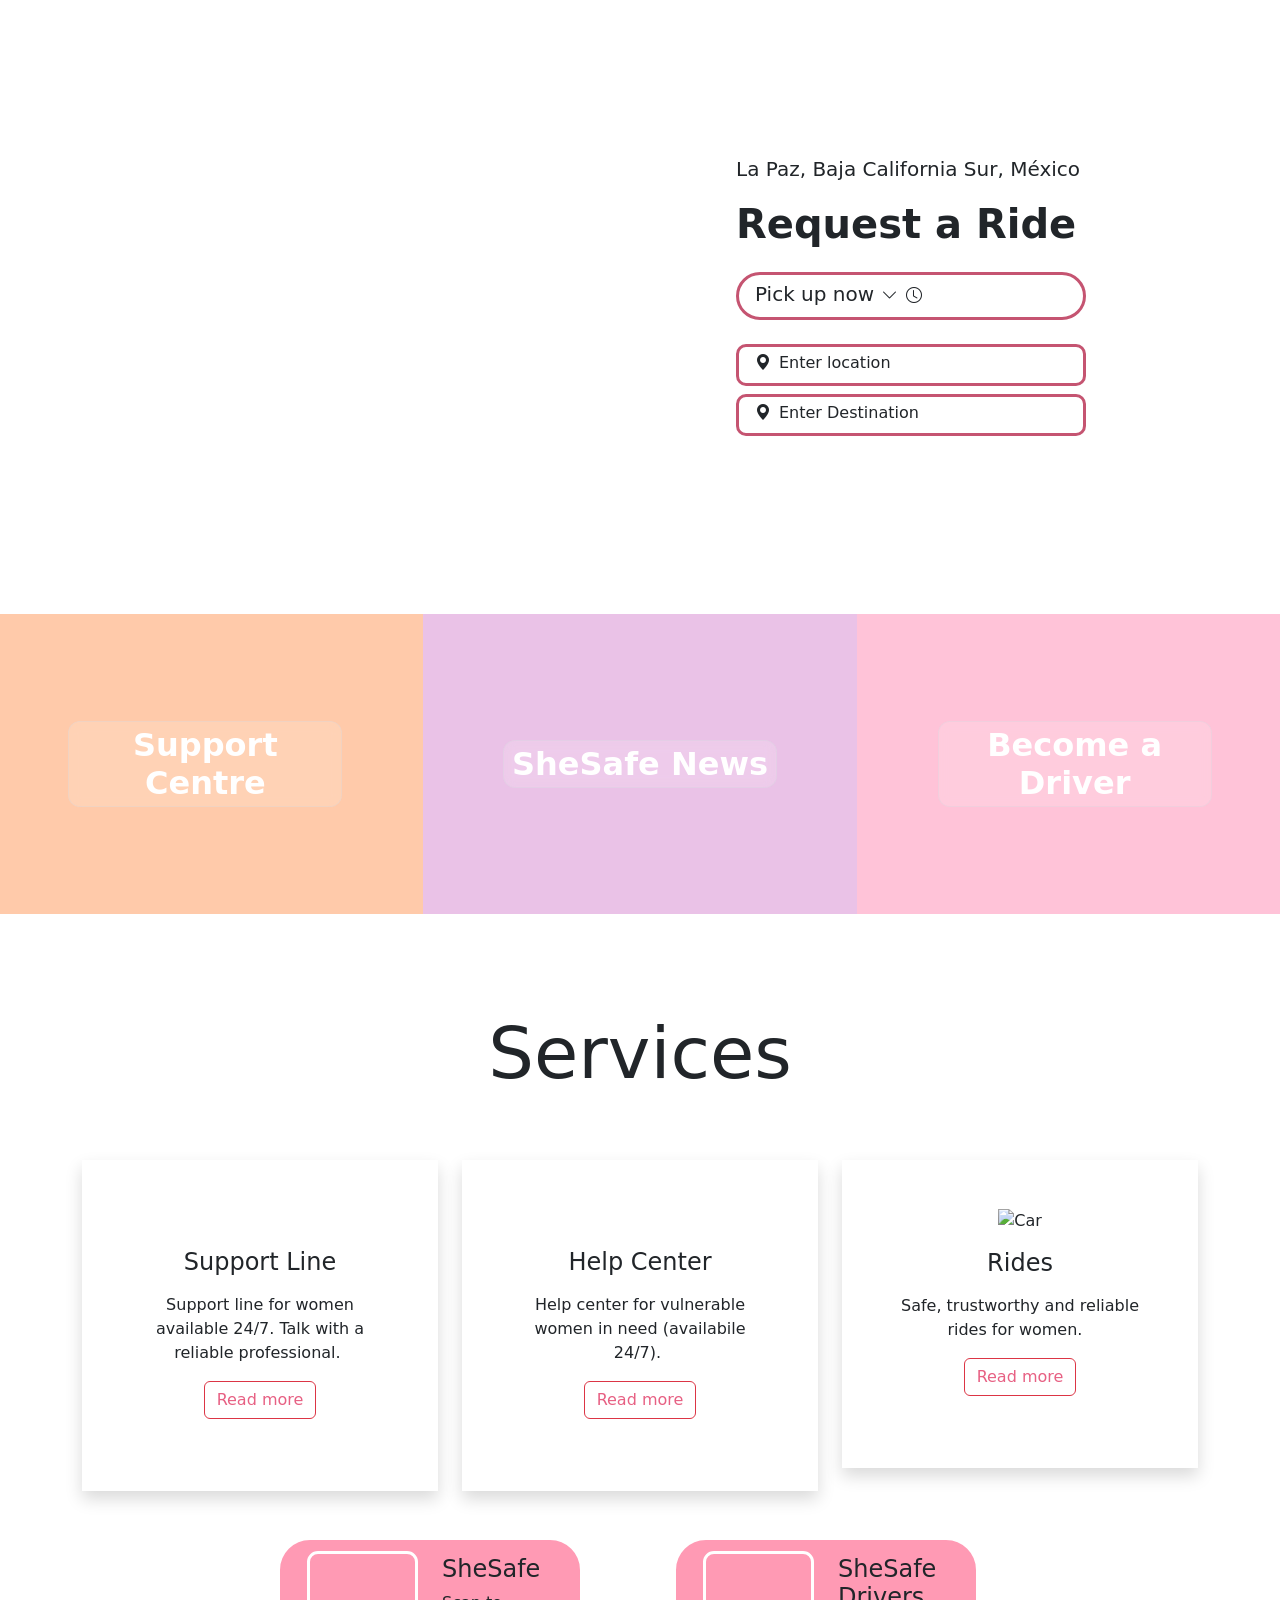
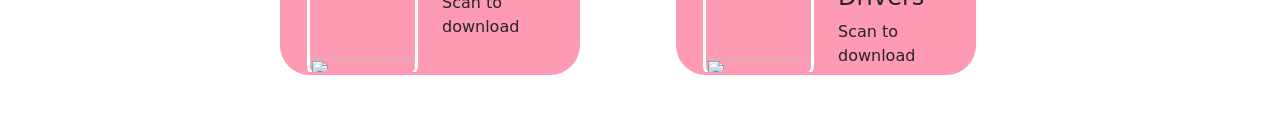
==== index.html @ ab12ac70 "Rename Index.html to index.html" ====
<!DOCTYPE html>
<html lang="en">
    <head>
        <meta charset="UTF-8" />
        <title>Title</title>
        <link rel="stylesheet" href="styles.css" />
        <script src="script.js"></script>
        <link rel="stylesheet" href="https://cdn.jsdelivr.net/npm/bootstrap@4.4.1/dist/css/bootstrap.min.css" integrity="sha384-Vkoo8x4CGsO3+Hhxv8T/Q5PaXtkKtu6ug5TOeNV6gBiFeWPGFN9MuhOf23Q9Ifjh" crossorigin="anonymous">
        <link href="https://cdn.jsdelivr.net/npm/bootstrap@5.0.2/dist/css/bootstrap.min.css" rel="stylesheet" integrity="sha384-EVSTQN3/azprG1Anm3QDgpJLIm9Nao0Yz1ztcQTwFspd3yD65VohhpuuCOmLASjC" crossorigin="anonymous">
        <link rel="stylesheet" href="https://cdn.jsdelivr.net/npm/bootstrap-icons@1.13.1/font/bootstrap-icons.min.css">
    </head>
    <body>
        <div id="header" class="mb-5"></div>
        
         
  
    <div class="container-fluid ms-5 mb-5 py-3">
		<div class="row align-items-center">
			<div class="col-md-6">
				<div class="lc-block mb-4">
					<div class="ratio ratio-4x3 min-vh-50" lc-helper="gmap-embed">
						<iframe title="map" src="https://maps.google.com/maps?q=London%2C%20UK&amp;t=m&amp;z=8&amp;output=embed&amp;iwloc=near" style="border-radius: 20px"></iframe>
					</div>
				</div>
			</div>
			<div class="col-md-6 px-5">
				<div class="lc-block mb-4">
					<div editable="rich">
						<p class="lead">La Paz, Baja California Sur, México</p>
						<h3 class="display-6 fw-bolder">Request a Ride</h3>
					</div>
				</div>
				<div class="lc-block mb-4">
					<div editable="rich">
						<div class="d-flex justify-content-start align-items-center mb-4" 
							 style="
								border: solid;
								border-radius: 30px;
								max-width: 350px;
								border-color: #c55471">
							<p class="lead bold py-1 mb-1 ms-3">Pick up now</p>
							<i class="mx-2 bi bi-chevron-down"></i>
							<i class="bi bi-clock" style=""></i>
						</div>

						<div class="d-flex justify-content-start align-items-center mb-2" 
							 style="
								border: solid;
								border-radius: 10px;
								max-width: 350px;
								border-color: #c55471">
							<i class="ms-3 mb-1 bi bi-geo-alt-fill"></i>
							<p class="mb-1 ms-2 py-1">Enter location</p>
						</div>

						<div class="d-flex justify-content-start align-items-center mb-2" 
							 style="
								border: solid;
								border-radius: 10px;
								max-width: 350px;
								border-color: #c55471">
							<i class="ms-3 mb-1 bi bi-geo-alt-fill"></i>
							<p class="mb-1 ms-2 py-1">Enter Destination</p>
						</div>


					</div>
				</div>
			</div>
		</div>
	</div> 
		
 		<div class="row mb-5">
			<div class="container-fluid col-4 py-4 mb-4 d-flex justify-content-center align-items-center"
				 style="
					background-image: url(img/women-support-groups.jpeg);
					background-position: center;
					background-size: cover;
					background-repeat: no-repeat;
					min-height: 300px;
					position: relative; ">

				<div style="
					position: absolute;
					inset: 0;
					background: rgba(255, 123, 44, 0.4); ">
				</div>

				<div class="p-1 lc-block col-xxl-7 col-lg-8 col-7 position-relative"
					 style="
						backdrop-filter: blur(6px) saturate(102%);
						-webkit-backdrop-filter: blur(6px) saturate(102%);
						background-color: rgba(255, 255, 255, 0.15);
						border-radius: 12px;
						border: 1px solid rgba(209, 213, 219, 0.3); ">

					<div class="d-flex justify-content-center align-items-center text-center">
						<div class="text-center">
							<h2 class="fw-bolder text-white m-0">
								Support Centre
							</h2>
						</div>
					</div>
				</div>
			</div>
			
			
			<div class="container-fluid col-4 py-4 mb-4 d-flex justify-content-center align-items-center"
				 style="
					background-image: url(img/Feminism.jpg);
					background-position: center;
					background-size: cover;
					background-repeat: no-repeat;
					min-height: 150px;
					position: relative; ">

				<div style="
					position: absolute;
					inset: 0;
					background: rgba(203, 103, 194, 0.4); ">
				</div>

				<div class="p-1 lc-block col-xxl-7 col-lg-8 col-7 position-relative"
					 style="
						backdrop-filter: blur(6px) saturate(102%);
						-webkit-backdrop-filter: blur(6px) saturate(102%);
						background-color: rgba(255, 255, 255, 0.15);
						border-radius: 12px;
						border: 1px solid rgba(209, 213, 219, 0.3); ">

					<div class="d-flex justify-content-center align-items-center text-center">
						<div class="text-center">
							<h2 class="fw-bolder text-white m-0">
								SheSafe News
							</h2>
						</div>
					</div>
				</div>
			</div>
			
			
			<div class="container-fluid col-4 py-4 mb-4 d-flex justify-content-center align-items-center"
				 style="
					background-image: url(img/Road-trip.png);
					background-position: center;
					background-size: cover;
					background-repeat: no-repeat;
					min-height: 150px;
					position: relative; ">

				<div style="
					position: absolute;
					inset: 0;
					background: rgba(255, 105, 159, 0.4); ">
				</div>

				<div class="p-1 lc-block col-xxl-7 col-lg-8 col-7 position-relative"
					 style="
						backdrop-filter: blur(6px) saturate(102%);
						-webkit-backdrop-filter: blur(6px) saturate(102%);
						background-color: rgba(255, 255, 255, 0.15);
						border-radius: 12px;
						border: 1px solid rgba(209, 213, 219, 0.3); ">

					<div class="d-flex justify-content-center align-items-center text-center">
						<div class="text-center">
							<h2 class="fw-bolder text-white m-0">
								Become  a Driver
							</h2>
						</div>
					</div>
				</div>
			</div>
			
			
		</div>
    
		<div class="container mb-5">
			<div class="row">
				<div class="col-md-12 text-center mb-4">
					<div class="lc-block">
						<span editable="inline" class="small mt-4 d-block"></span>
						<h2 editable="inline" class="display-2 mb-0"><b>Services</b></h2>
						<p editable="inline"></p>
					</div><!-- /lc-block -->
				</div>
			</div>
			<div class="row mt-4">
				
				<div class="col-md-4">
					<div class="p-lg-5 p-4 shadow text-center">
						<div class="lc-block mb-4"><img alt="" class="img-fluid" src="img/Support-Line.png" style="height:14vh">


							<h4 class="my-3" editable="inline">Support Line</h4>
							<p editable="inline">Support line for women available 24/7. Talk with a reliable professional.&nbsp;</p>


							<a class="btn btn-outline-danger" href="#" role="button" style="color: #e76083">Read more</a>
						</div><!-- /lc-block -->
					</div>
				</div><!-- /col -->
				
				
				<div class="col-md-4">
					<div class="p-lg-5 p-4 shadow text-center">
						<div class="lc-block mb-4">
							<img alt="" class="img-fluid" src="img/help.png" style="height:14vh">


							<h4 class="my-3" editable="inline">Help Center</h4>
							<p editable="inline">Help center for vulnerable women in need (availabile 24/7).&nbsp;</p>


							<a class="btn btn-outline-danger" href="#" role="button" style="color: #e76083">Read more</a>
						</div><!-- /lc-block -->
					</div>
				</div><!-- /col -->
				
				
				<div class="col-md-4 mb-4">
					<div class="p-lg-5 p-4 shadow text-center">
						<div class="lc-block mb-4">
							<img alt="Car" class="img-fluid" src="img/car-icon.png" style="height:14vh">

							<h4 class="my-3" editable="inline">Rides</h4>
							<p editable="inline">Safe, trustworthy and reliable rides for women. &nbsp;</p>

							<a class="btn btn-outline-danger" href="#" role="button" style="color: #e76083">Read more</a>
						</div><!-- /lc-block -->
					</div>
				</div><!-- /col -->
				
				
			</div>
			
		</div>
		
		<div class="container mb-5 mt-4">
			<div class="row">
				<div class="container row justify-content-center" 
					 style=" ">
				
					<div class="box py-2 mx-5 row"
						 style="
							background-color: #ff9ab4;
							border: solid;
							border-color: #ff9ab4;
							border-radius: 30px;
							height: 135.5px;
							width: 300px;
							overflow: hidden">
						
						<div class="col-6 text-center">
							<img src="img/qr.png" class="img-fluid ratio ratio-1x1" style="height: 14vh; border: solid; border-color: white; border-radius: 11px">
						</div>
						
						<div class="col-5 py-1">
							<h4 class="">SheSafe</h4>
							<p>Scan to download</p>
						</div>
					</div>
			
					
					<div class="box py-2 mx-5 row"
						 style="
							background-color: #ff9ab4;
							border: solid;
							border-color: #ff9ab4;
							border-radius: 30px;
							height: 135.5px;
							width: 300px;
							overflow: hidden">
						
						<div class="col-6 text-center">
							<img src="img/qr.png" class="img-fluid ratio ratio-1x1" style="height: 14vh; border: solid; border-color: white; border-radius: 11px">
						</div>
						
						<div class="col-5 py-1">
							<h4 class="">SheSafe Drivers</h4>
							<p>Scan to download</p>
						</div>
					</div>
					
		
				</div>
			</div>
		</div>
        
        <div id="footer"></div>
		<script src="https://cdn.jsdelivr.net/npm/bootstrap@5.3.8/dist/js/bootstrap.bundle.min.js" integrity="sha384-FKyoEForCGlyvwx9Hj09JcYn3nv7wiPVlz7YYwJrWVcXK/BmnVDxM+D2scQbITxI" crossorigin="anonymous"></script>
    </body>
</html>
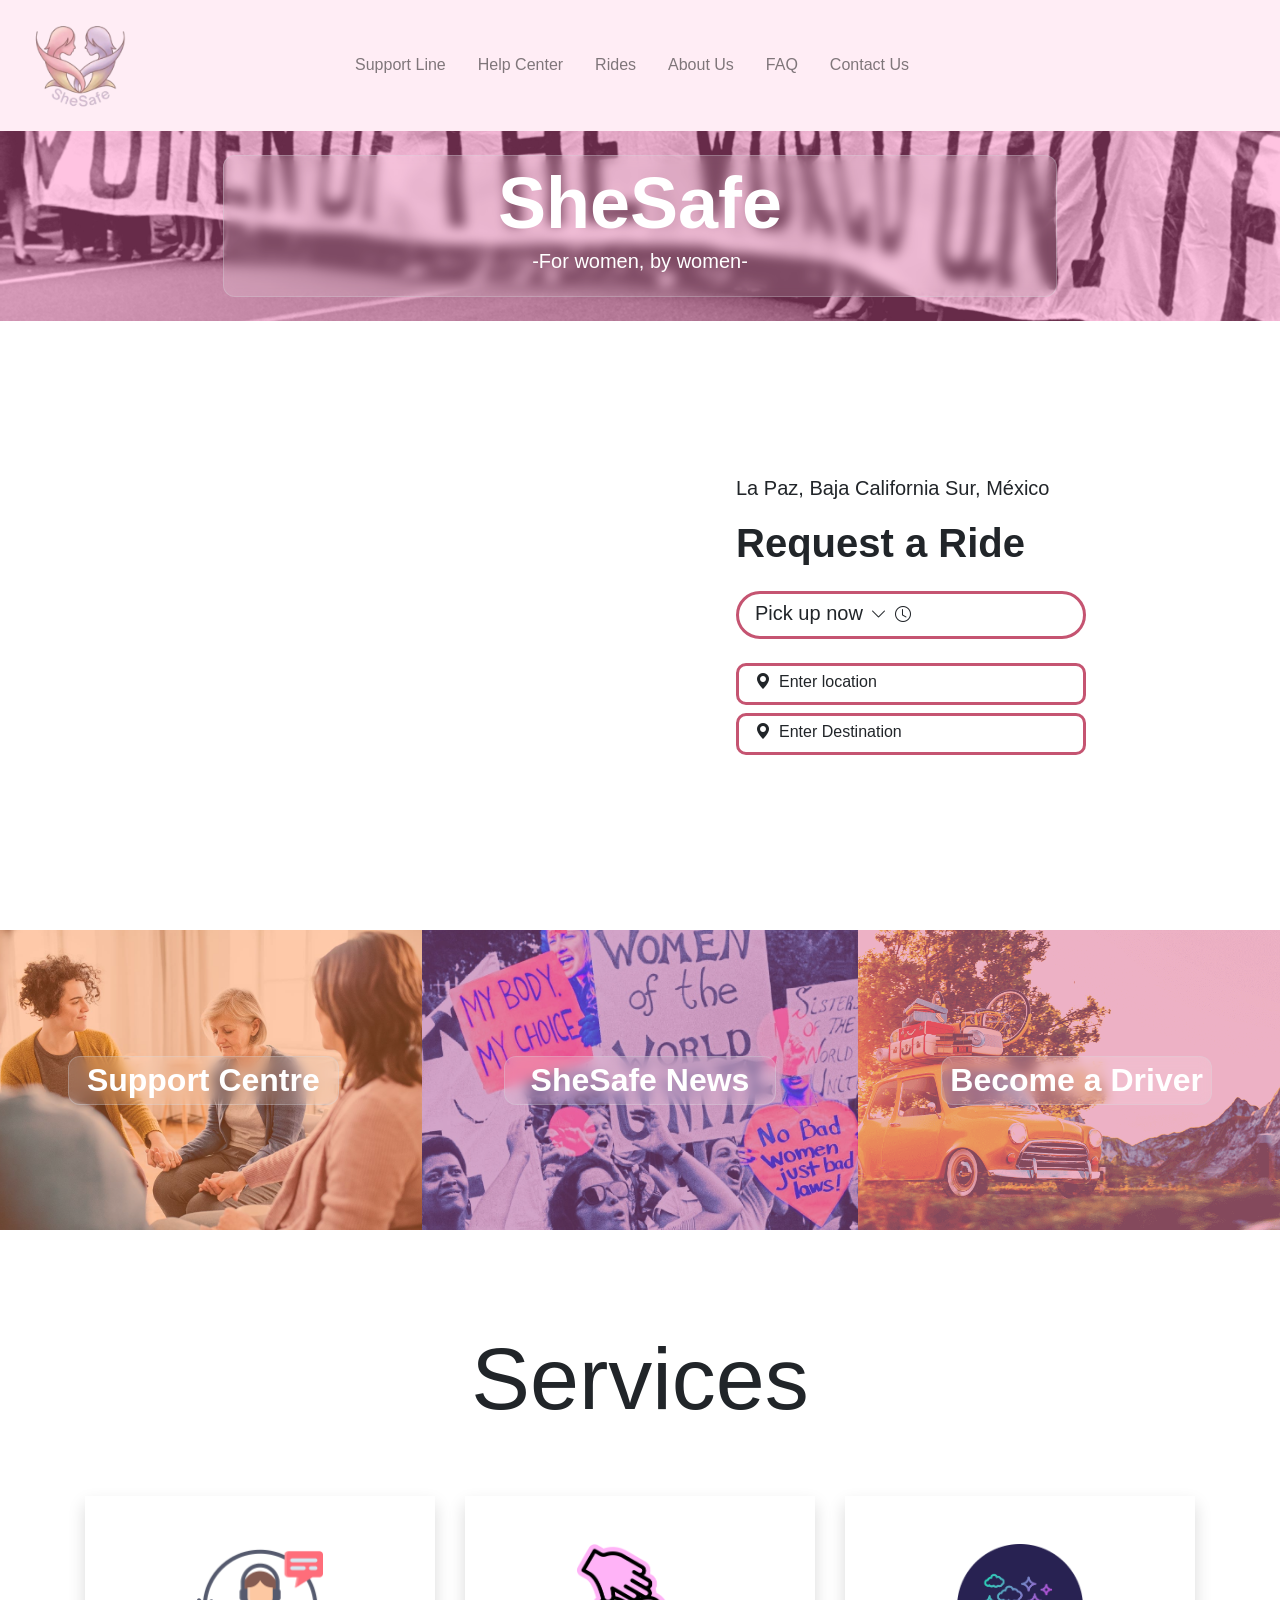
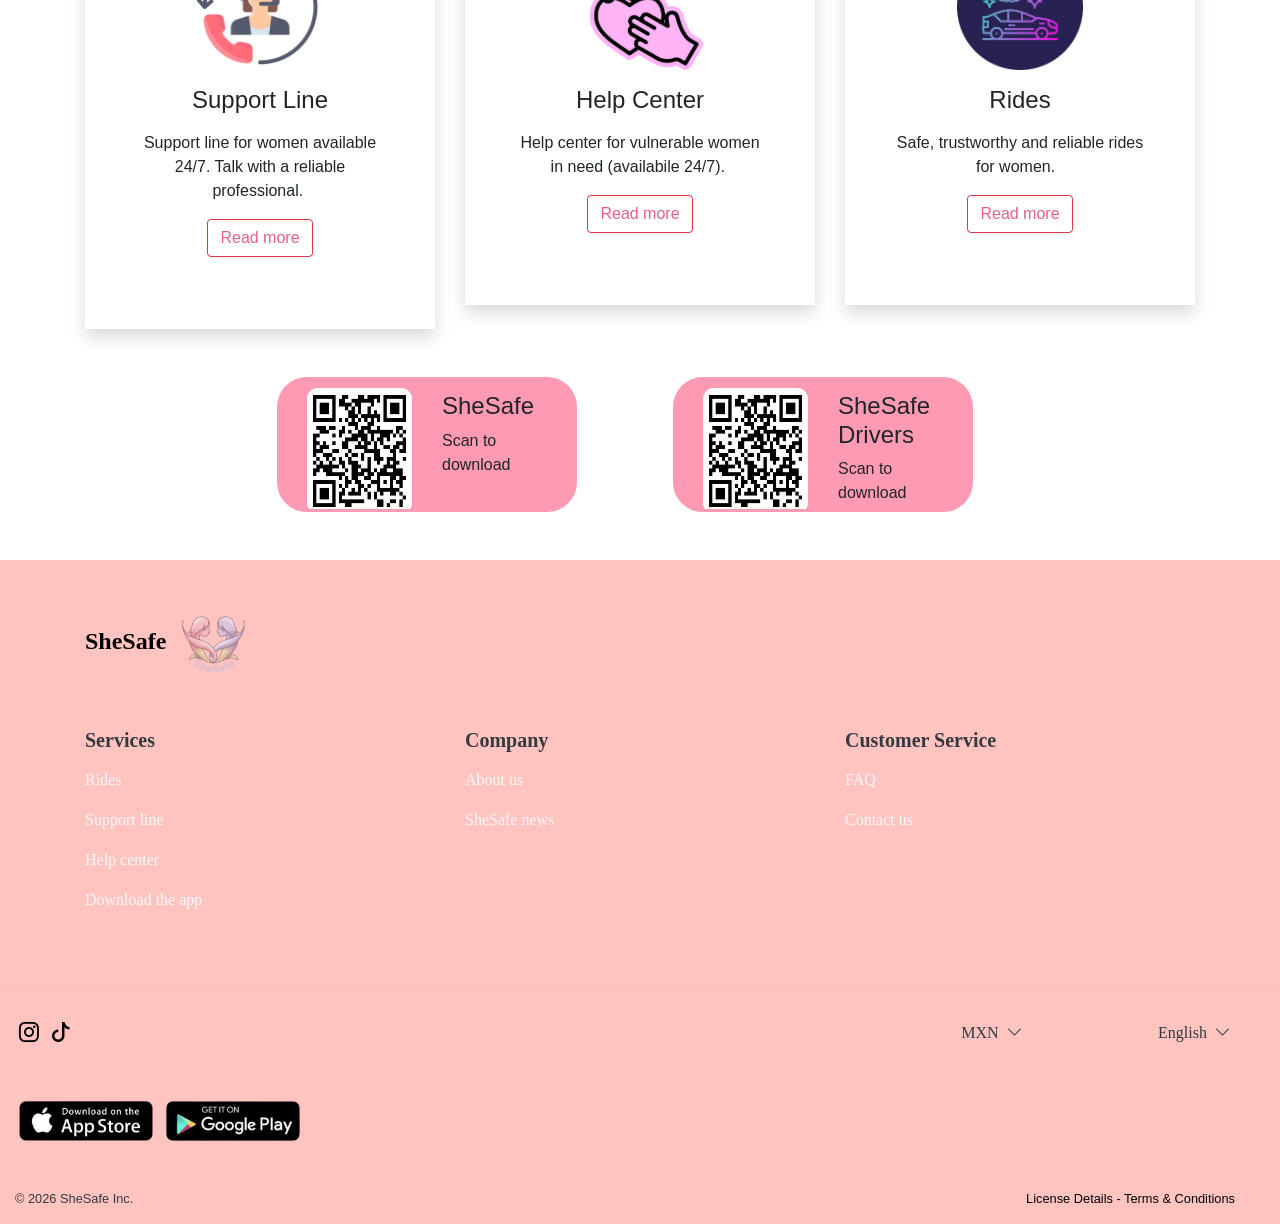
==== commit f78fbb21: "final commit" ====
--- a/index.html
+++ b/index.html
@@ -196,7 +196,7 @@
 							<p editable="inline">Support line for women available 24/7. Talk with a reliable professional.&nbsp;</p>
 
 
-							<a class="btn btn-outline-danger" href="#" role="button" style="color: #e76083">Read more</a>
+							<a class="btn btn-outline-danger" href="SupportLine.html" role="button" style="color: #e76083">Read more</a>
 						</div><!-- /lc-block -->
 					</div>
 				</div><!-- /col -->
@@ -212,7 +212,7 @@
 							<p editable="inline">Help center for vulnerable women in need (availabile 24/7).&nbsp;</p>
 
 
-							<a class="btn btn-outline-danger" href="#" role="button" style="color: #e76083">Read more</a>
+							<a class="btn btn-outline-danger" href="HelpCenter.html" role="button" style="color: #e76083">Read more</a>
 						</div><!-- /lc-block -->
 					</div>
 				</div><!-- /col -->
@@ -226,7 +226,7 @@
 							<h4 class="my-3" editable="inline">Rides</h4>
 							<p editable="inline">Safe, trustworthy and reliable rides for women. &nbsp;</p>
 
-							<a class="btn btn-outline-danger" href="#" role="button" style="color: #e76083">Read more</a>
+							<a class="btn btn-outline-danger" href="Rides.html" role="button" style="color: #e76083">Read more</a>
 						</div><!-- /lc-block -->
 					</div>
 				</div><!-- /col -->
